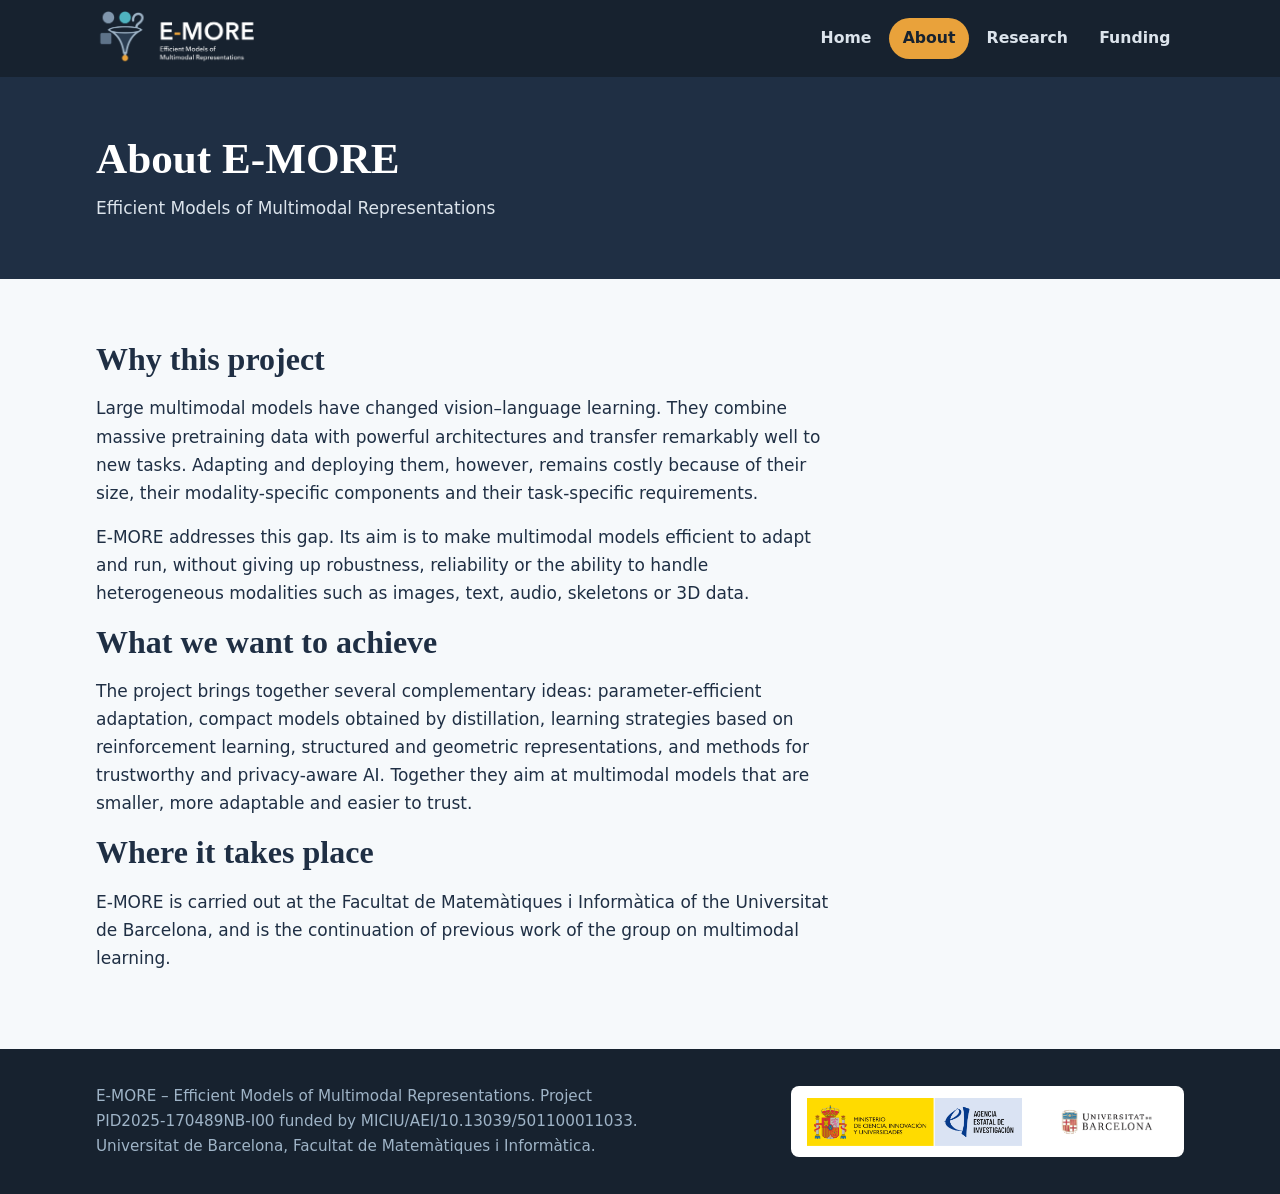
==== about.html @ 4b4e01a9 "First version of the website: home, about, research and funding pages Co-Authored-By: Claude Sonnet " ====
<!doctype html>
<html lang="en">
<head>
<meta charset="utf-8">
<meta name="viewport" content="width=device-width, initial-scale=1">
<title>About · E-MORE</title>
<meta name="description" content="Motivation, goals and setting of the E-MORE project on efficient multimodal representations.">
<meta property="og:title" content="About · E-MORE">
<meta property="og:description" content="Motivation, goals and setting of the E-MORE project on efficient multimodal representations.">
<meta property="og:type" content="website">
<meta property="og:image" content="https://emore-project.github.io/assets/og-image.png">
<meta name="theme-color" content="#17222F">
<link rel="icon" type="image/svg+xml" href="assets/icons/favicon.svg">
<link rel="icon" type="image/png" sizes="32x32" href="assets/icons/favicon-32.png">
<link rel="apple-touch-icon" href="assets/icons/apple-touch-icon.png">
<link rel="stylesheet" href="css/style.css">
</head>
<body>
<header class="site-header"><div class="wrap">
<a class="brand" href="index.html" aria-label="E-MORE home"><img src="assets/logos/emore-dark-800.png" alt="E-MORE – Efficient Models of Multimodal Representations" width="800" height="229"></a>
<nav class="nav" aria-label="Main"><a href="index.html">Home</a><a href="about.html" aria-current="page">About</a><a href="research.html">Research</a><a href="funding.html">Funding</a></nav>
</div></header>
<main>
<div class="page-head"><div class="wrap"><h1>About E-MORE</h1><p>Efficient Models of Multimodal Representations</p></div></div>
<section><div class="wrap">
<h2>Why this project</h2>
<p>Large multimodal models have changed vision–language learning. They combine massive pretraining data with powerful architectures and transfer remarkably well to new tasks. Adapting and deploying them, however, remains costly because of their size, their modality-specific components and their task-specific requirements.</p>
<p>E-MORE addresses this gap. Its aim is to make multimodal models efficient to adapt and run, without giving up robustness, reliability or the ability to handle heterogeneous modalities such as images, text, audio, skeletons or 3D data.</p>
<h2>What we want to achieve</h2>
<p>The project brings together several complementary ideas: parameter-efficient adaptation, compact models obtained by distillation, learning strategies based on reinforcement learning, structured and geometric representations, and methods for trustworthy and privacy-aware AI. Together they aim at multimodal models that are smaller, more adaptable and easier to trust.</p>
<h2>Where it takes place</h2>
<p>E-MORE is carried out at the Facultat de Matemàtiques i Informàtica of the Universitat de Barcelona, and is the continuation of previous work of the group on multimodal learning.</p>
</div></section>
</main>
<footer class="site-footer"><div class="wrap">
<p>E-MORE – Efficient Models of Multimodal Representations. Project PID2025-170489NB-I00 funded by MICIU/AEI/10.13039/501100011033. Universitat de Barcelona, Facultat de Matemàtiques i Informàtica.</p>
<div class="flogos"><img src="assets/logos/micin-aei.png" alt="Ministerio de Ciencia, Innovación y Universidades · Agencia Estatal de Investigación"><img src="assets/logos/ub.png" alt="Universitat de Barcelona"></div>
</div></footer>
</body>
</html>
---- css/style.css ----
:root{
  --ink:#1F2F44; --slate:#34495E; --mist:#9FB4C7; --aqua:#4FB3BF; --amber:#E9A23B;
  --paper:#DCE4EC; --night:#17222F; --sub:#4A5F78; --white:#fff;
  --serif:Cambria,"Iowan Old Style",Georgia,serif;
  --sans:Calibri,"Segoe UI",system-ui,-apple-system,Helvetica,Arial,sans-serif;
  --max:68rem;
}
*{box-sizing:border-box}
html{scroll-behavior:smooth}
body{margin:0;font:1.0625rem/1.65 var(--sans);color:var(--ink);background:#F6F9FB}
img{max-width:100%;height:auto;display:block}
a{color:var(--slate);text-underline-offset:.2em}
a:hover{color:var(--ink)}
:focus-visible{outline:3px solid var(--amber);outline-offset:3px}
.wrap{width:min(var(--max),100% - 2rem);margin-inline:auto}

/* header */
.site-header{background:var(--night);color:var(--white);position:sticky;top:0;z-index:10}
.site-header .wrap{display:flex;align-items:center;justify-content:space-between;gap:1rem;padding-block:.7rem;flex-wrap:wrap}
.brand img{height:3.4rem;width:auto}
.nav{display:flex;gap:.25rem;flex-wrap:wrap}
.nav a{color:var(--paper);text-decoration:none;padding:.45rem .85rem;border-radius:999px;font-weight:600;font-size:.98rem}
.nav a:hover{background:var(--slate);color:var(--white)}
.nav a[aria-current="page"]{background:var(--amber);color:var(--night)}

/* hero */
.hero{background:radial-gradient(120% 140% at 85% 0%,var(--slate) 0%,var(--ink) 45%,var(--night) 100%);color:var(--white);padding:clamp(3.5rem,9vw,7rem) 0}
.hero h1{font:700 clamp(2.2rem,5.5vw,3.8rem)/1.1 var(--serif);margin:0 0 1rem;max-width:20ch}
.hero p.lead{font-size:clamp(1.1rem,2vw,1.35rem);color:var(--paper);max-width:46rem;margin:0 0 1.75rem}
.eyebrow{font-weight:700;letter-spacing:.12em;text-transform:uppercase;font-size:.8rem;color:var(--amber);margin:0 0 .9rem}
.btn{display:inline-block;background:var(--amber);color:var(--night);font-weight:700;text-decoration:none;padding:.7rem 1.3rem;border-radius:.5rem}
.btn:hover{background:#f2b45a;color:var(--night)}
.btn.ghost{background:transparent;color:var(--white);border:2px solid var(--mist);margin-left:.5rem}
.btn.ghost:hover{background:var(--slate);color:var(--white)}

/* page title (inner pages) */
.page-head{background:var(--ink);color:var(--white);padding:clamp(2.2rem,5vw,3.6rem) 0}
.page-head h1{font:700 clamp(1.9rem,4vw,2.7rem)/1.15 var(--serif);margin:0}
.page-head p{color:var(--paper);margin:.6rem 0 0;max-width:44rem}

main section{padding:clamp(2.2rem,5vw,3.8rem) 0}
h2{font:700 clamp(1.5rem,3vw,2rem)/1.2 var(--serif);margin:0 0 1rem;color:var(--ink)}
h3{font:700 1.2rem/1.3 var(--serif);margin:0 0 .4rem;color:var(--ink)}
p{margin:0 0 1rem;max-width:46rem}

.grid{display:grid;gap:1.25rem;grid-template-columns:repeat(auto-fit,minmax(15rem,1fr))}
.card{background:var(--white);border:1px solid var(--paper);border-top:4px solid var(--aqua);border-radius:.6rem;padding:1.25rem 1.3rem}
.card:nth-child(even){border-top-color:var(--amber)}
.card p{margin:0;color:var(--sub);font-size:1rem}
.card a.more{display:inline-block;margin-top:.7rem;font-weight:700}
.band{background:var(--paper)}
.facts{display:grid;gap:1px;background:var(--mist);border:1px solid var(--mist);border-radius:.6rem;overflow:hidden;grid-template-columns:repeat(auto-fit,minmax(12rem,1fr))}
.facts div{background:var(--white);padding:1rem 1.2rem}
.facts dt{font-size:.78rem;font-weight:700;letter-spacing:.1em;text-transform:uppercase;color:var(--sub);margin:0}
.facts dd{margin:.25rem 0 0;font:700 1.15rem/1.3 var(--serif);color:var(--ink)}
.facts{margin:0}

.logos{display:flex;flex-wrap:wrap;gap:2rem;align-items:center;margin:1.5rem 0}
.logos img{height:3.6rem;width:auto}
.ack{background:var(--white);border-left:5px solid var(--amber);padding:1rem 1.3rem;border-radius:.3rem;font-size:1.05rem;max-width:46rem}
.note{color:var(--sub);font-size:.95rem}

/* footer */
.site-footer{background:var(--night);color:var(--mist);padding:2.2rem 0;font-size:.95rem}
.site-footer .wrap{display:flex;flex-wrap:wrap;gap:1.5rem;align-items:center;justify-content:space-between}
.site-footer p{margin:0;max-width:34rem}
.site-footer img{height:3rem;width:auto}
.site-footer .flogos{display:flex;gap:1.5rem;align-items:center;flex-wrap:wrap;background:var(--white);padding:.7rem 1rem;border-radius:.5rem}

@media (max-width:40rem){.btn.ghost{margin:.6rem 0 0}}
@media (prefers-reduced-motion:reduce){html{scroll-behavior:auto}}
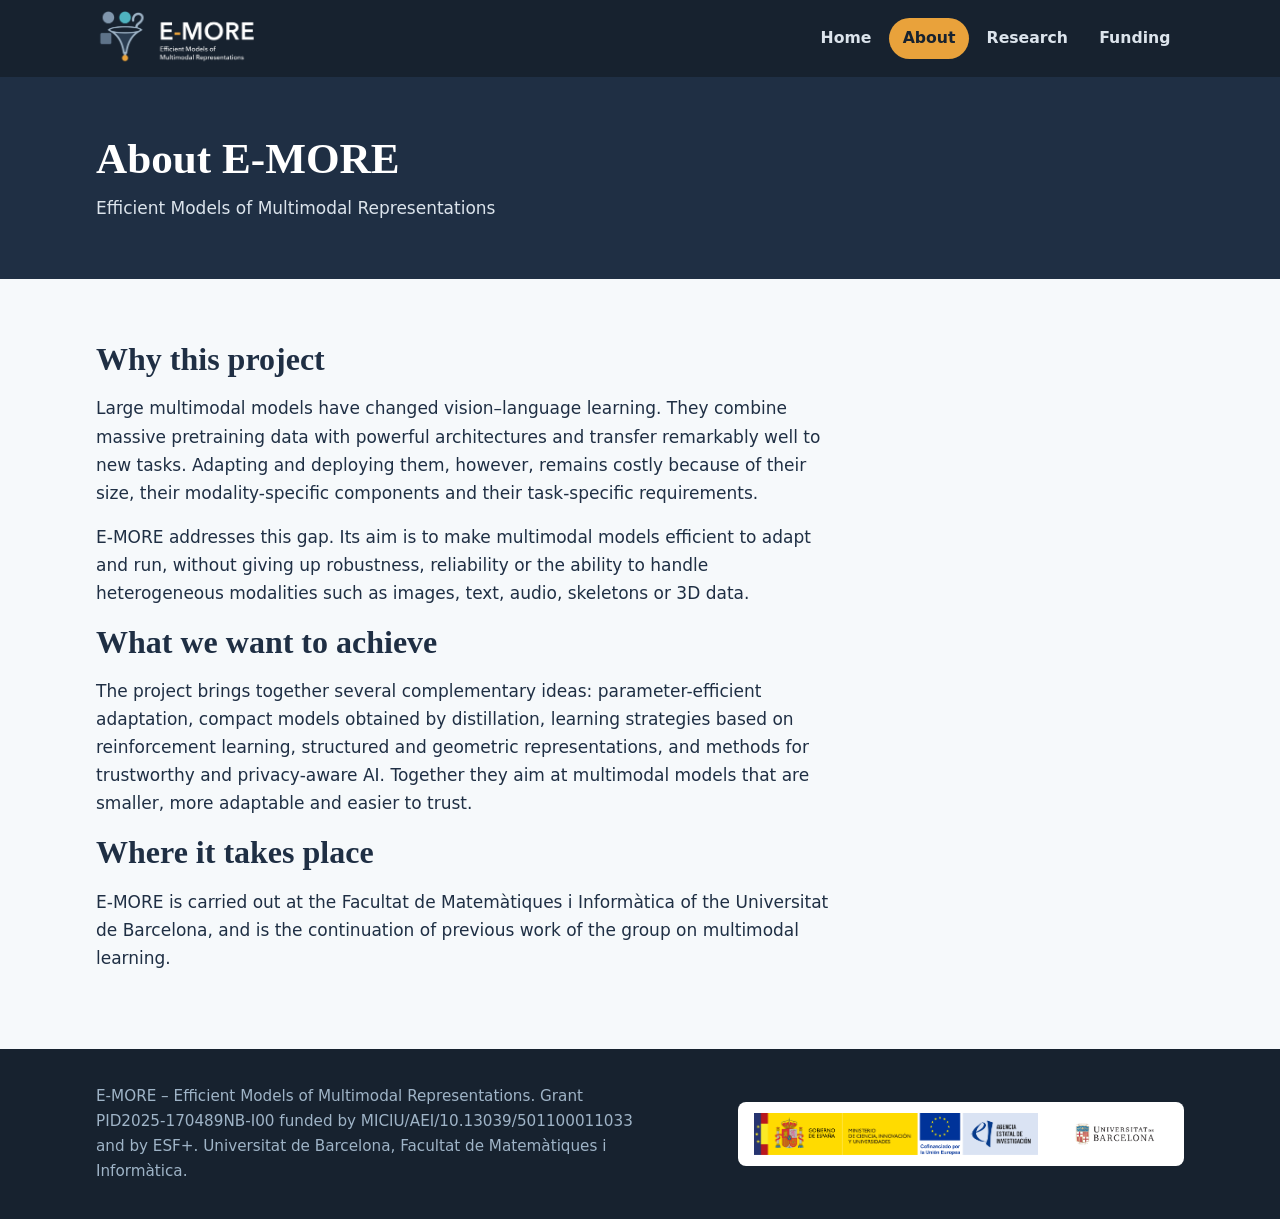
==== commit 52b9e0ab: "Use long funding logos (with EU/ESF+) and acknowledgement text Co-Authored-By: Claude Sonnet 5.5 <no" ====
--- a/about.html
+++ b/about.html
@@ -33,8 +33,8 @@
 </div></section>
 </main>
 <footer class="site-footer"><div class="wrap">
-<p>E-MORE – Efficient Models of Multimodal Representations. Project PID2025-170489NB-I00 funded by MICIU/AEI/10.13039/501100011033. Universitat de Barcelona, Facultat de Matemàtiques i Informàtica.</p>
-<div class="flogos"><img src="assets/logos/micin-aei.png" alt="Ministerio de Ciencia, Innovación y Universidades · Agencia Estatal de Investigación"><img src="assets/logos/ub.png" alt="Universitat de Barcelona"></div>
+<p>E-MORE – Efficient Models of Multimodal Representations. Grant PID2025-170489NB-I00 funded by MICIU/AEI/10.13039/501100011033 and by ESF+. Universitat de Barcelona, Facultat de Matemàtiques i Informàtica.</p>
+<div class="flogos"><img src="assets/logos/micin-ue-aei.png" alt="Ministerio de Ciencia, Innovación y Universidades · Cofinanciado por la Unión Europea · Agencia Estatal de Investigación"><img src="assets/logos/ub.png" alt="Universitat de Barcelona"></div>
 </div></footer>
 </body>
 </html>
--- a/css/style.css
+++ b/css/style.css
@@ -64,7 +64,7 @@
 .site-footer{background:var(--night);color:var(--mist);padding:2.2rem 0;font-size:.95rem}
 .site-footer .wrap{display:flex;flex-wrap:wrap;gap:1.5rem;align-items:center;justify-content:space-between}
 .site-footer p{margin:0;max-width:34rem}
-.site-footer img{height:3rem;width:auto}
+.site-footer img{height:2.6rem;width:auto}
 .site-footer .flogos{display:flex;gap:1.5rem;align-items:center;flex-wrap:wrap;background:var(--white);padding:.7rem 1rem;border-radius:.5rem}
 
 @media (max-width:40rem){.btn.ghost{margin:.6rem 0 0}}
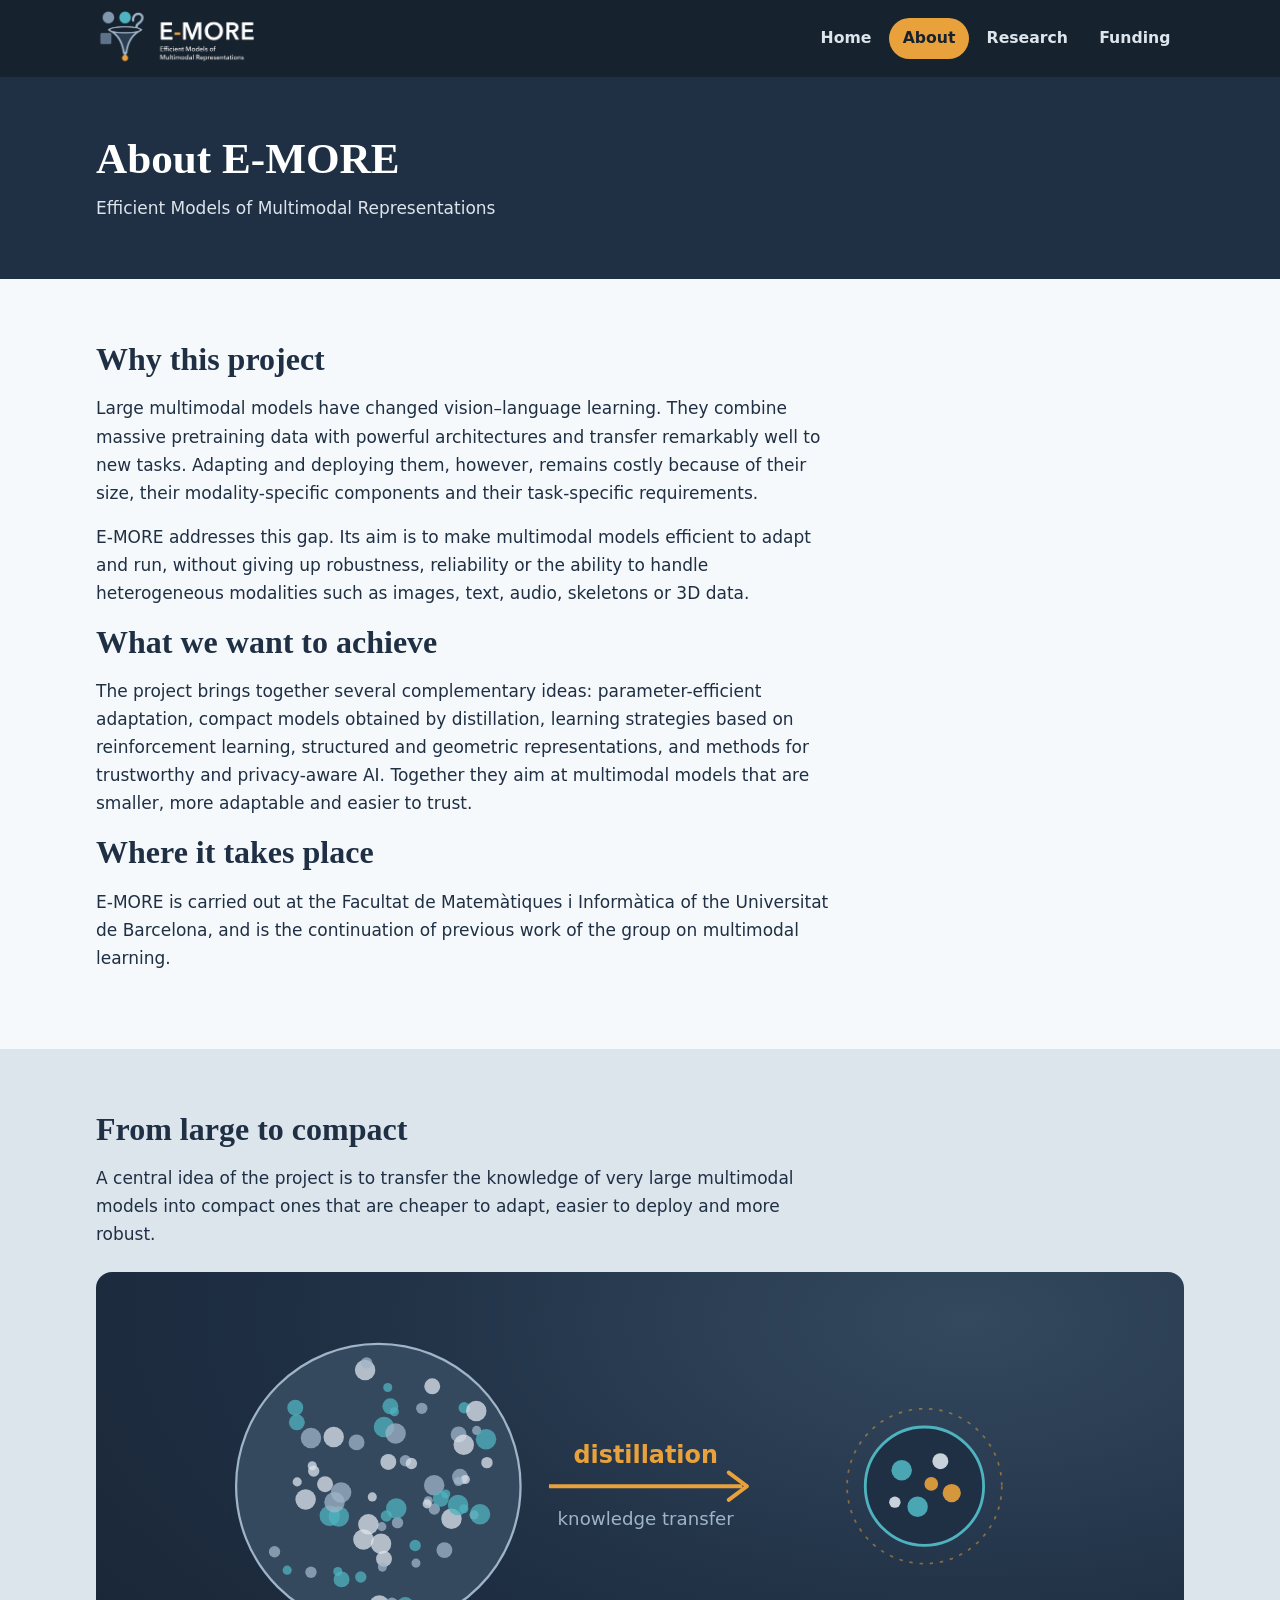
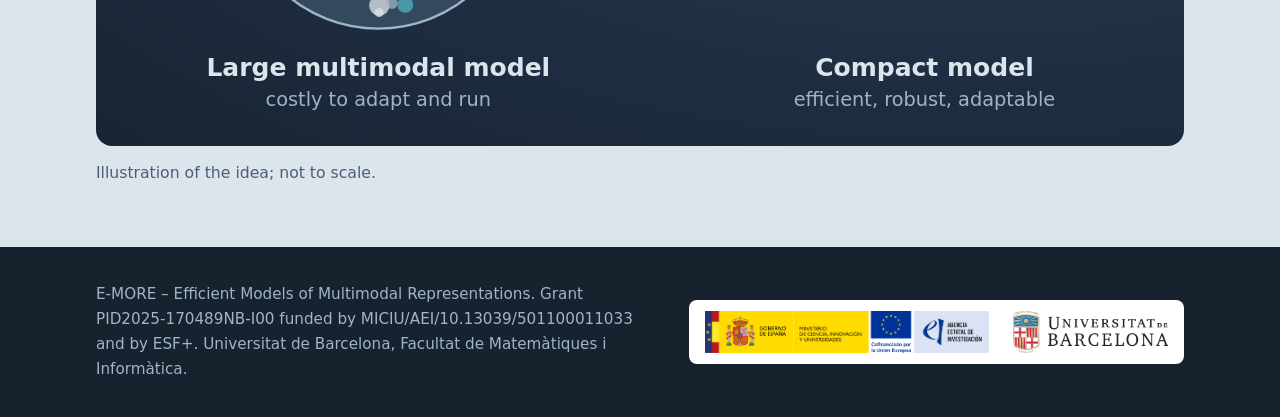
==== commit 0d8e1fe8: "Add visuals: hero art, pillars with icons, modality-convergence, distillation and research-lines inf" ====
--- a/about.html
+++ b/about.html
@@ -31,6 +31,12 @@
 <h2>Where it takes place</h2>
 <p>E-MORE is carried out at the Facultat de Matemàtiques i Informàtica of the Universitat de Barcelona, and is the continuation of previous work of the group on multimodal learning.</p>
 </div></section>
+<section class="band"><div class="wrap">
+<h2>From large to compact</h2>
+<p>A central idea of the project is to transfer the knowledge of very large multimodal models into compact ones that are cheaper to adapt, easier to deploy and more robust.</p>
+<div class="panel-wrap panel"><img src="assets/img/distill.svg" alt="A large multimodal model is distilled into a compact model that keeps most of its knowledge" width="900" height="360"></div>
+<p class="caption">Illustration of the idea; not to scale.</p>
+</div></section>
 </main>
 <footer class="site-footer"><div class="wrap">
 <p>E-MORE – Efficient Models of Multimodal Representations. Grant PID2025-170489NB-I00 funded by MICIU/AEI/10.13039/501100011033 and by ESF+. Universitat de Barcelona, Facultat de Matemàtiques i Informàtica.</p>
--- a/css/style.css
+++ b/css/style.css
@@ -69,3 +69,19 @@
 
 @media (max-width:40rem){.btn.ghost{margin:.6rem 0 0}}
 @media (prefers-reduced-motion:reduce){html{scroll-behavior:auto}}
+
+/* visuals */
+.hero{background:linear-gradient(90deg,rgba(23,34,47,.96) 0%,rgba(23,34,47,.78) 42%,rgba(23,34,47,.1) 100%),url(../assets/img/hero-art.jpg) right center/cover no-repeat,var(--night)}
+.panel{background:radial-gradient(120% 140% at 80% 10%,var(--slate) 0%,var(--ink) 50%,var(--night) 100%);border-radius:1rem;padding:clamp(1rem,3vw,2rem);overflow-x:auto}
+.panel img{width:100%;min-width:34rem;height:auto}
+.panel-wrap{margin-top:1.5rem}
+.caption{color:var(--sub);font-size:.98rem;margin:.9rem 0 0;max-width:46rem}
+.icon{width:3rem;height:3rem;border-radius:.8rem;display:grid;place-items:center;background:var(--ink);color:var(--aqua);margin-bottom:.8rem}
+.icon svg{width:1.7rem;height:1.7rem;fill:none;stroke:currentColor;stroke-width:1.8;stroke-linecap:round;stroke-linejoin:round}
+.card:nth-child(even) .icon{color:var(--amber)}
+.pillars{display:grid;gap:1rem;grid-template-columns:repeat(auto-fit,minmax(12rem,1fr))}
+.pillar{text-align:left}
+.pillar h3{margin-bottom:.25rem}
+.pillar p{margin:0;color:var(--sub);font-size:.98rem}
+.split{display:grid;gap:2rem;grid-template-columns:repeat(auto-fit,minmax(18rem,1fr));align-items:center}
+@media (max-width:40rem){.hero{background:linear-gradient(180deg,rgba(23,34,47,.9),rgba(23,34,47,.7)),url(../assets/img/hero-art.jpg) 75% center/cover no-repeat,var(--night)}}
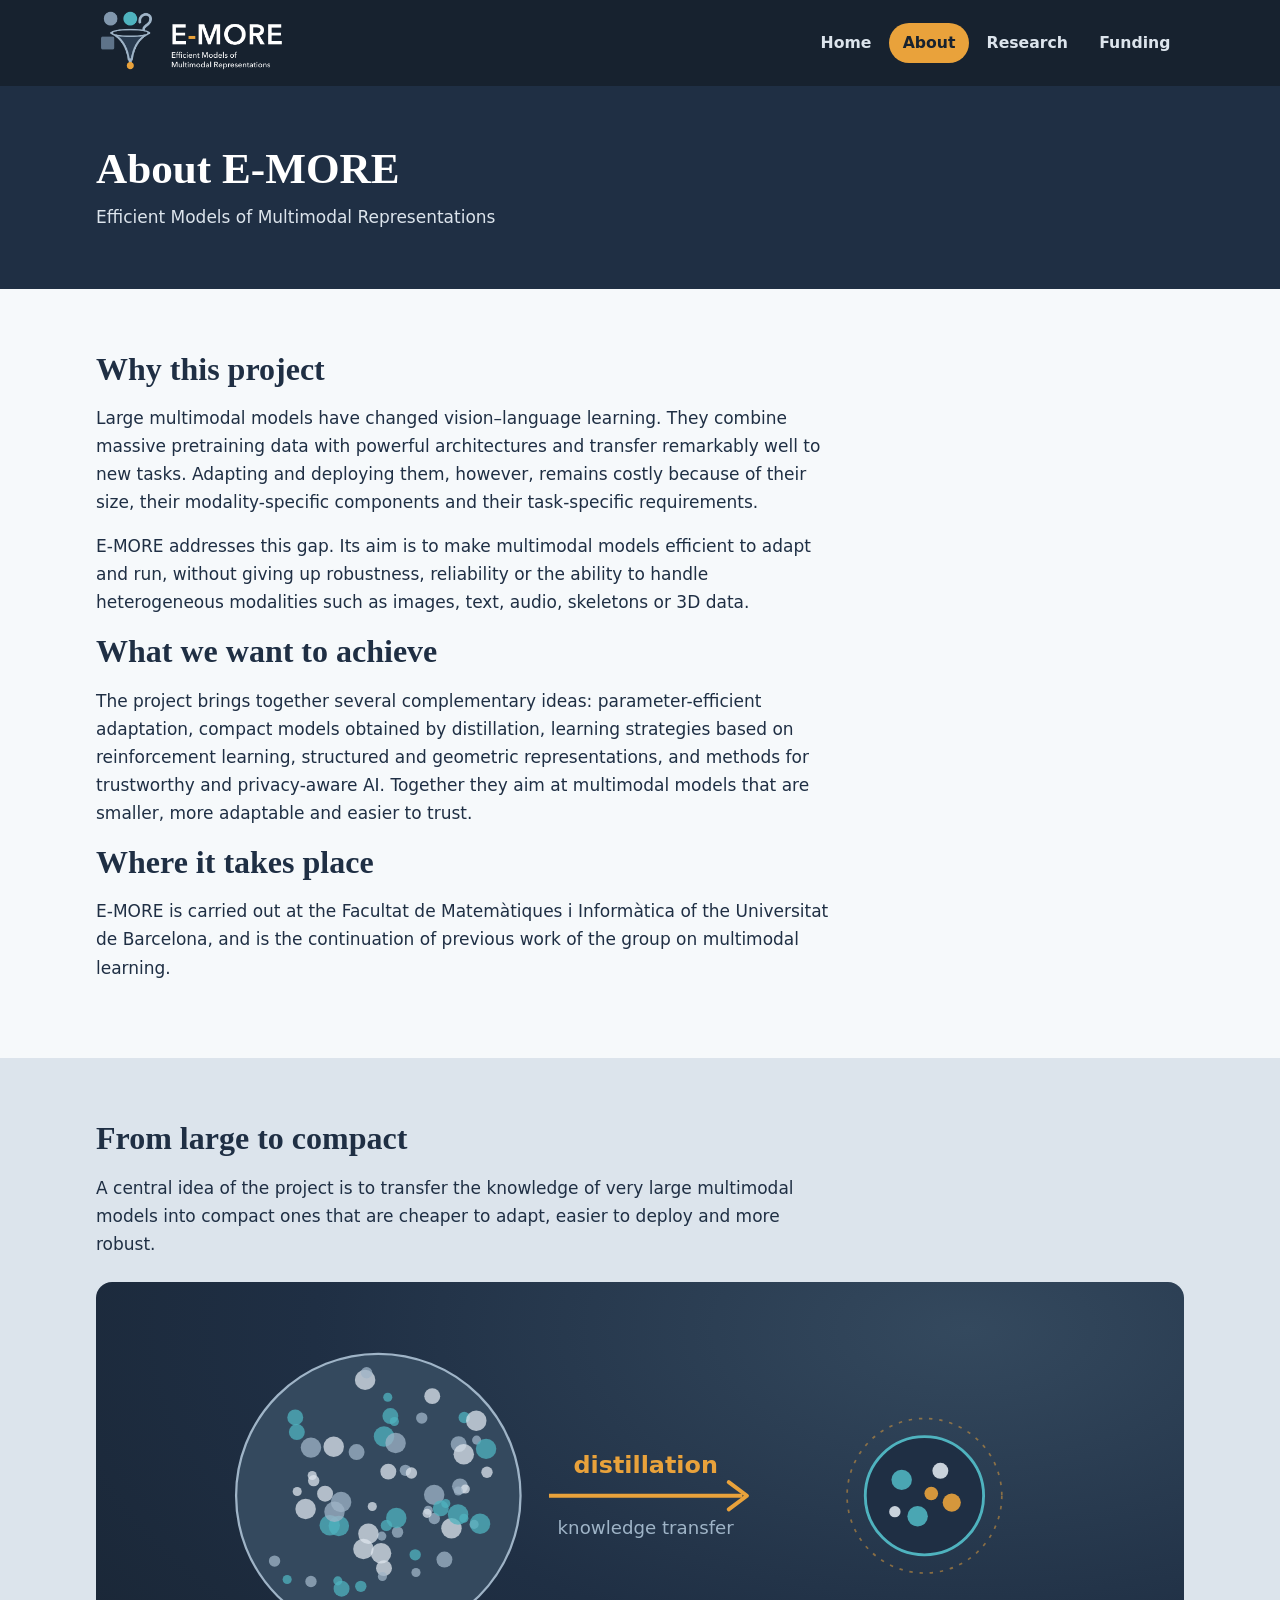
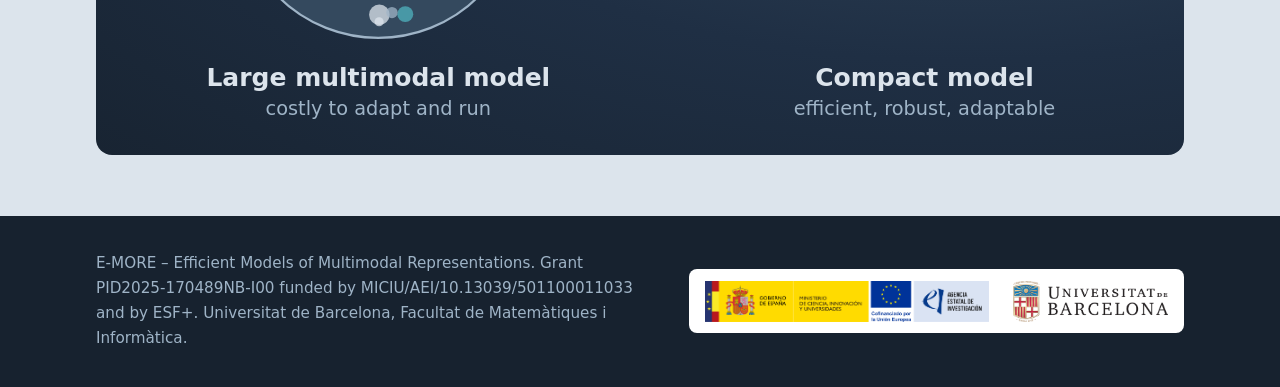
==== commit dae80e15: "Remove redundant caption under distillation graphic Co-Authored-By: Claude Sonnet 5.5 <noreply@anthr" ====
--- a/about.html
+++ b/about.html
@@ -35,7 +35,6 @@
 <h2>From large to compact</h2>
 <p>A central idea of the project is to transfer the knowledge of very large multimodal models into compact ones that are cheaper to adapt, easier to deploy and more robust.</p>
 <div class="panel-wrap panel"><img src="assets/img/distill.svg" alt="A large multimodal model is distilled into a compact model that keeps most of its knowledge" width="900" height="360"></div>
-<p class="caption">Illustration of the idea; not to scale.</p>
 </div></section>
 </main>
 <footer class="site-footer"><div class="wrap">
--- a/css/style.css
+++ b/css/style.css
@@ -17,7 +17,7 @@
 /* header */
 .site-header{background:var(--night);color:var(--white);position:sticky;top:0;z-index:10}
 .site-header .wrap{display:flex;align-items:center;justify-content:space-between;gap:1rem;padding-block:.7rem;flex-wrap:wrap}
-.brand img{height:3.4rem;width:auto}
+.brand img{height:4rem;width:auto}
 .nav{display:flex;gap:.25rem;flex-wrap:wrap}
 .nav a{color:var(--paper);text-decoration:none;padding:.45rem .85rem;border-radius:999px;font-weight:600;font-size:.98rem}
 .nav a:hover{background:var(--slate);color:var(--white)}
@@ -25,7 +25,7 @@
 
 /* hero */
 .hero{background:radial-gradient(120% 140% at 85% 0%,var(--slate) 0%,var(--ink) 45%,var(--night) 100%);color:var(--white);padding:clamp(3.5rem,9vw,7rem) 0}
-.hero h1{font:700 clamp(2.2rem,5.5vw,3.8rem)/1.1 var(--serif);margin:0 0 1rem;max-width:20ch}
+.hero h1{font:700 clamp(2.2rem,4.6vw,3.4rem)/1.1 var(--serif);margin:0 0 1rem;max-width:20ch}
 .hero p.lead{font-size:clamp(1.1rem,2vw,1.35rem);color:var(--paper);max-width:46rem;margin:0 0 1.75rem}
 .eyebrow{font-weight:700;letter-spacing:.12em;text-transform:uppercase;font-size:.8rem;color:var(--amber);margin:0 0 .9rem}
 .btn{display:inline-block;background:var(--amber);color:var(--night);font-weight:700;text-decoration:none;padding:.7rem 1.3rem;border-radius:.5rem}
@@ -71,7 +71,6 @@
 @media (prefers-reduced-motion:reduce){html{scroll-behavior:auto}}
 
 /* visuals */
-.hero{background:linear-gradient(90deg,rgba(23,34,47,.96) 0%,rgba(23,34,47,.78) 42%,rgba(23,34,47,.1) 100%),url(../assets/img/hero-art.jpg) right center/cover no-repeat,var(--night)}
 .panel{background:radial-gradient(120% 140% at 80% 10%,var(--slate) 0%,var(--ink) 50%,var(--night) 100%);border-radius:1rem;padding:clamp(1rem,3vw,2rem);overflow-x:auto}
 .panel img{width:100%;min-width:34rem;height:auto}
 .panel-wrap{margin-top:1.5rem}
@@ -84,4 +83,8 @@
 .pillar h3{margin-bottom:.25rem}
 .pillar p{margin:0;color:var(--sub);font-size:.98rem}
 .split{display:grid;gap:2rem;grid-template-columns:repeat(auto-fit,minmax(18rem,1fr));align-items:center}
-@media (max-width:40rem){.hero{background:linear-gradient(180deg,rgba(23,34,47,.9),rgba(23,34,47,.7)),url(../assets/img/hero-art.jpg) 75% center/cover no-repeat,var(--night)}}
+
+.hero{padding:clamp(2.5rem,6vw,5rem) 0}
+.hero-grid{display:grid;gap:1.5rem;grid-template-columns:1fr;align-items:center}
+.hero-visual img{width:100%;height:auto;max-width:34rem;margin-inline:auto}
+@media (min-width:48.01rem){.hero-grid{grid-template-columns:minmax(0,.78fr) minmax(0,1.22fr)}.hero-visual img{max-width:none}}
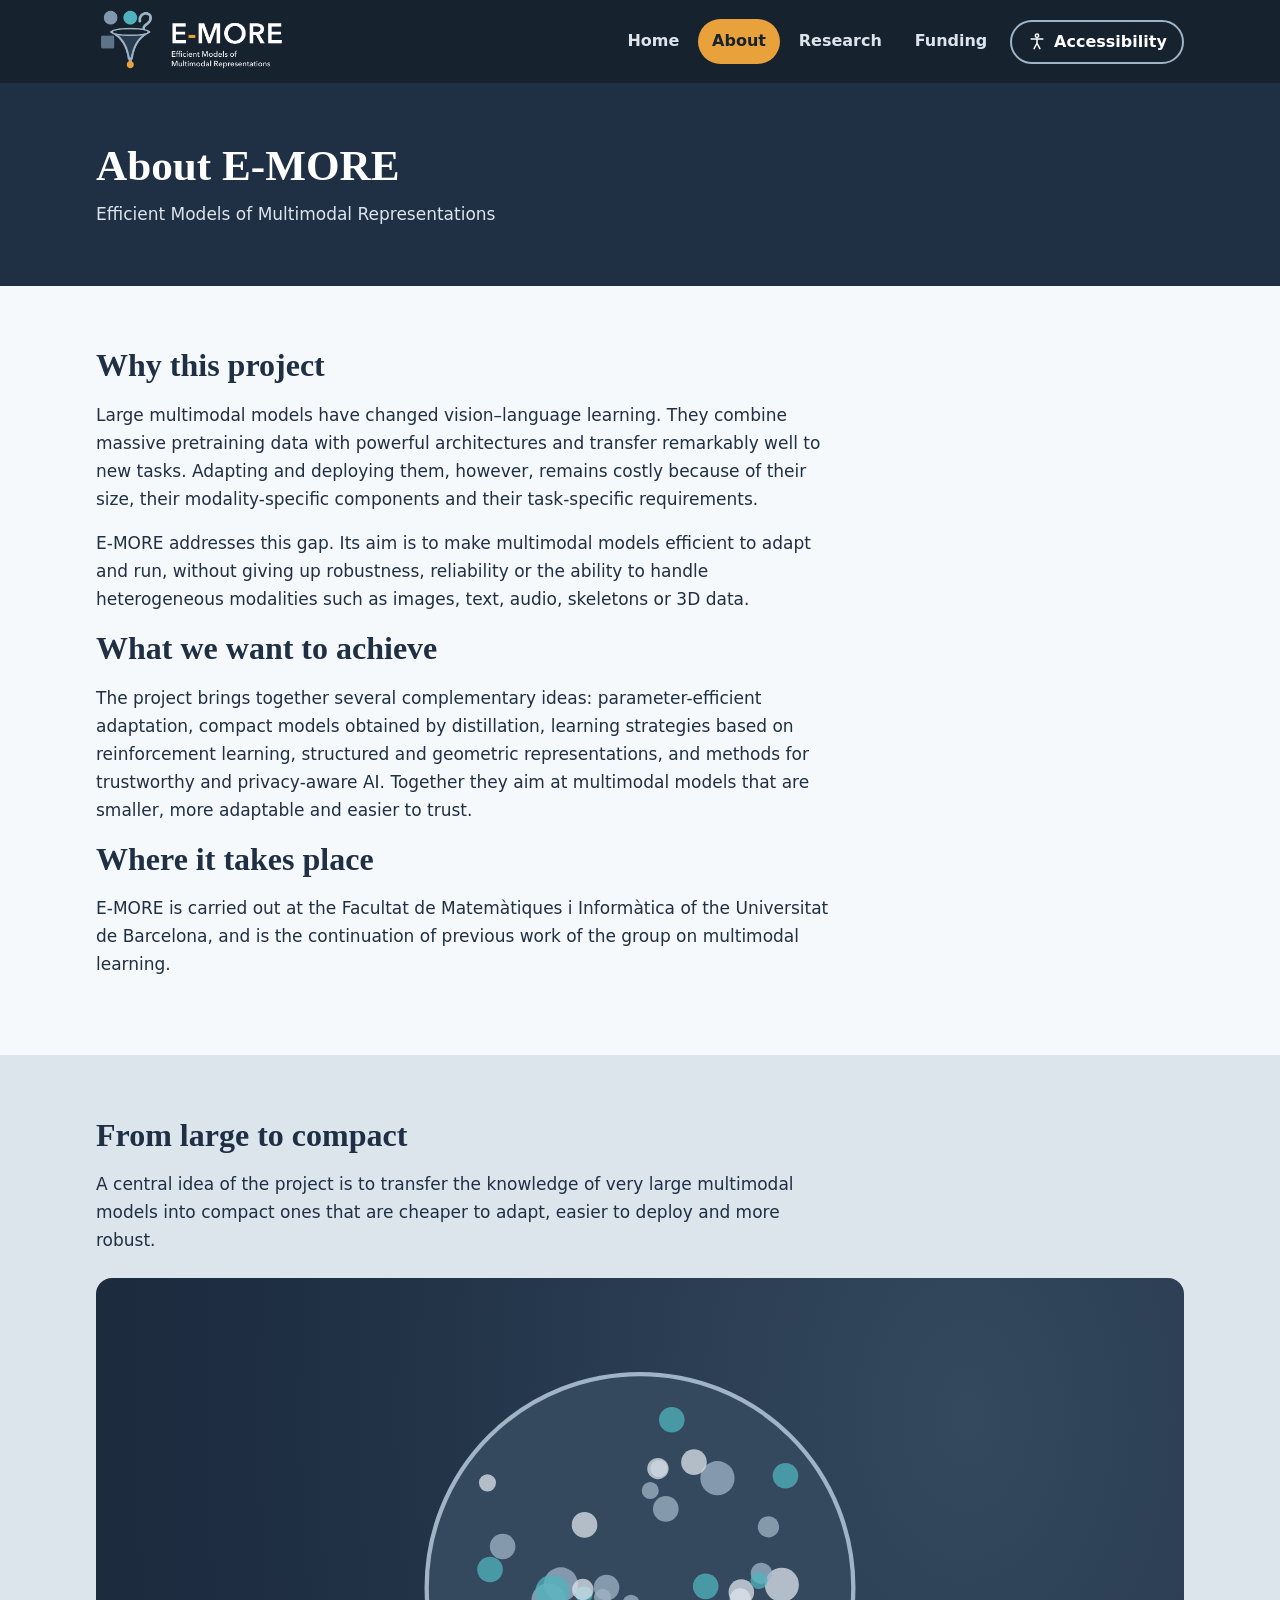
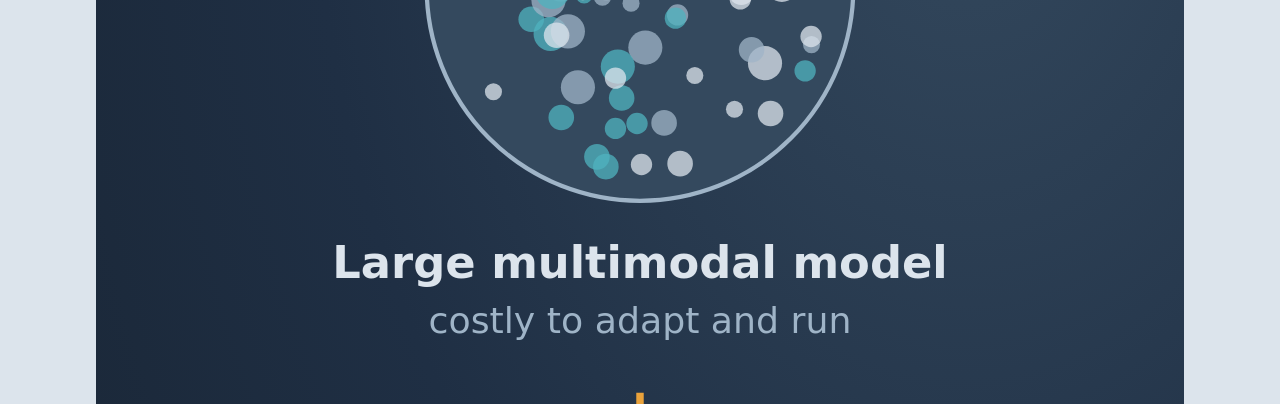
==== commit ef6e2e32: "Accessibility: skip link, display options (high contrast, text size, spacing, underline), focus, ARI" ====
--- a/about.html
+++ b/about.html
@@ -14,13 +14,28 @@
 <link rel="icon" type="image/png" sizes="32x32" href="assets/icons/favicon-32.png">
 <link rel="apple-touch-icon" href="assets/icons/apple-touch-icon.png">
 <link rel="stylesheet" href="css/style.css">
+<script src="assets/js/a11y.js"></script>
 </head>
 <body>
+<a class="skip" href="#main">Skip to main content</a>
 <header class="site-header"><div class="wrap">
-<a class="brand" href="index.html" aria-label="E-MORE home"><img src="assets/logos/emore-dark-800.png" alt="E-MORE – Efficient Models of Multimodal Representations" width="800" height="229"></a>
+<a class="brand" href="index.html"><img src="assets/logos/emore-dark-800.png" alt="E-MORE – Efficient Models of Multimodal Representations, home" width="800" height="229"></a>
+<div class="head-right">
 <nav class="nav" aria-label="Main"><a href="index.html">Home</a><a href="about.html" aria-current="page">About</a><a href="research.html">Research</a><a href="funding.html">Funding</a></nav>
+<div class="a11y">
+<button type="button" id="a11y-btn" class="a11y-btn" aria-expanded="false" aria-controls="a11y-panel"><svg viewBox="0 0 24 24" aria-hidden="true" focusable="false"><circle cx="12" cy="4.5" r="2"/><path d="M5 8.5h14M12 8.5v5M12 13.5l-3.5 6.5M12 13.5l3.5 6.5"/></svg><span>Accessibility</span></button>
+<div id="a11y-panel" class="a11y-panel" role="group" aria-labelledby="a11y-title" hidden>
+<p id="a11y-title" class="a11y-title">Display options</p>
+<label><input type="checkbox" data-opt="contrast"> High contrast</label>
+<label><input type="checkbox" data-opt="text"> Larger text</label>
+<label><input type="checkbox" data-opt="spacing"> Wider text spacing</label>
+<label><input type="checkbox" data-opt="links"> Underline all links</label>
+<div class="a11y-actions"><button type="button" id="a11y-reset" class="a11y-reset">Reset</button><a href="accessibility.html">Accessibility statement</a></div>
+</div>
+</div>
+</div>
 </div></header>
-<main>
+<main id="main" tabindex="-1">
 <div class="page-head"><div class="wrap"><h1>About E-MORE</h1><p>Efficient Models of Multimodal Representations</p></div></div>
 <section><div class="wrap">
 <h2>Why this project</h2>
@@ -34,12 +49,13 @@
 <section class="band"><div class="wrap">
 <h2>From large to compact</h2>
 <p>A central idea of the project is to transfer the knowledge of very large multimodal models into compact ones that are cheaper to adapt, easier to deploy and more robust.</p>
-<div class="panel-wrap panel"><img src="assets/img/distill.svg" alt="A large multimodal model is distilled into a compact model that keeps most of its knowledge" width="900" height="360"></div>
+<div class="panel-wrap panel"><picture><source media="(max-width:40rem)" srcset="assets/img/distill-mobile.svg"><img src="assets/img/distill.svg" alt="Diagram: a large multimodal model, costly to adapt and run, is distilled into a compact model that is efficient, robust and adaptable." width="900" height="360"></picture></div>
 </div></section>
 </main>
 <footer class="site-footer"><div class="wrap">
 <p>E-MORE – Efficient Models of Multimodal Representations. Grant PID2025-170489NB-I00 funded by MICIU/AEI/10.13039/501100011033 and by ESF+. Universitat de Barcelona, Facultat de Matemàtiques i Informàtica.</p>
-<div class="flogos"><img src="assets/logos/micin-ue-aei.png" alt="Ministerio de Ciencia, Innovación y Universidades · Cofinanciado por la Unión Europea · Agencia Estatal de Investigación"><img src="assets/logos/ub.png" alt="Universitat de Barcelona"></div>
+<div class="flogos"><img src="assets/logos/micin-ue-aei.png" alt="" width="2521" height="369"><img src="assets/logos/ub.png" alt="" width="1734" height="465"></div>
+<nav class="foot-nav" aria-label="Footer"><ul><li><a href="accessibility.html">Accessibility statement</a></li><li><a href="https://github.com/emore-project/emore-project.github.io">Website source on GitHub</a></li></ul></nav>
 </div></footer>
 </body>
 </html>
--- a/css/style.css
+++ b/css/style.css
@@ -1,90 +1,138 @@
+/* E-MORE website — theme "Slate & Amber". Tokens first; high-contrast and user options override tokens. */
 :root{
   --ink:#1F2F44; --slate:#34495E; --mist:#9FB4C7; --aqua:#4FB3BF; --amber:#E9A23B;
-  --paper:#DCE4EC; --night:#17222F; --sub:#4A5F78; --white:#fff;
+  --paper:#DCE4EC; --night:#17222F; --white:#fff;
+  --bg:#F6F9FB; --surface:#fff; --text:#1F2F44; --muted:#4A5F78; --line:#DCE4EC; --link:#34495E; --band:#DCE4EC;
+  --focus:#1F2F44; --focus-dark:#E9A23B;
   --serif:Cambria,"Iowan Old Style",Georgia,serif;
   --sans:Calibri,"Segoe UI",system-ui,-apple-system,Helvetica,Arial,sans-serif;
   --max:68rem;
 }
 *{box-sizing:border-box}
-html{scroll-behavior:smooth}
-body{margin:0;font:1.0625rem/1.65 var(--sans);color:var(--ink);background:#F6F9FB}
+html{scroll-behavior:smooth;scroll-padding-top:6rem;-webkit-text-size-adjust:100%}
+body{margin:0;font:1.0625rem/1.65 var(--sans);color:var(--text);background:var(--bg)}
 img{max-width:100%;height:auto;display:block}
-a{color:var(--slate);text-underline-offset:.2em}
-a:hover{color:var(--ink)}
-:focus-visible{outline:3px solid var(--amber);outline-offset:3px}
+a{color:var(--link);text-underline-offset:.2em}
+a:hover{color:var(--text)}
+:focus-visible{outline:3px solid var(--focus);outline-offset:3px;border-radius:2px}
+.site-header :focus-visible,.hero :focus-visible,.page-head :focus-visible,.site-footer :focus-visible,.panel :focus-visible{outline-color:var(--focus-dark)}
 .wrap{width:min(var(--max),100% - 2rem);margin-inline:auto}
+.sr-only{position:absolute;width:1px;height:1px;margin:-1px;padding:0;overflow:hidden;clip:rect(0,0,0,0);white-space:nowrap;border:0}
+.skip{position:absolute;left:1rem;top:-4rem;z-index:100;background:var(--amber);color:var(--night);font-weight:700;padding:.7rem 1.1rem;border-radius:.4rem;text-decoration:none}
+.skip:focus{top:1rem}
 
 /* header */
 .site-header{background:var(--night);color:var(--white);position:sticky;top:0;z-index:10}
-.site-header .wrap{display:flex;align-items:center;justify-content:space-between;gap:1rem;padding-block:.7rem;flex-wrap:wrap}
+.site-header .wrap{display:flex;align-items:center;justify-content:space-between;gap:.75rem 1rem;padding-block:.6rem;flex-wrap:wrap}
 .brand img{height:4rem;width:auto}
+.head-right{display:flex;align-items:center;gap:.5rem;flex-wrap:wrap}
 .nav{display:flex;gap:.25rem;flex-wrap:wrap}
-.nav a{color:var(--paper);text-decoration:none;padding:.45rem .85rem;border-radius:999px;font-weight:600;font-size:.98rem}
+.nav a{color:var(--paper);text-decoration:none;padding:.6rem .9rem;min-height:2.75rem;display:inline-flex;align-items:center;border-radius:999px;font-weight:600;font-size:1rem}
 .nav a:hover{background:var(--slate);color:var(--white)}
 .nav a[aria-current="page"]{background:var(--amber);color:var(--night)}
+.a11y{position:relative}
+.a11y-btn{display:inline-flex;align-items:center;gap:.45rem;min-height:2.75rem;padding:.55rem .95rem;border-radius:999px;border:2px solid var(--mist);background:transparent;color:var(--white);font:600 1rem var(--sans);cursor:pointer}
+.a11y-btn:hover,.a11y-btn[aria-expanded="true"]{background:var(--slate)}
+.a11y-btn svg{width:1.25rem;height:1.25rem;fill:none;stroke:currentColor;stroke-width:1.8;stroke-linecap:round;stroke-linejoin:round}
+.a11y-panel{position:absolute;right:0;top:calc(100% + .6rem);width:min(22rem,calc(100vw - 2rem));background:var(--surface);color:var(--text);border:2px solid var(--ink);border-radius:.8rem;padding:1.1rem 1.2rem;box-shadow:0 10px 30px rgba(0,0,0,.35);z-index:30}
+.a11y-panel[hidden]{display:none}
+.a11y-title{font:700 1.15rem var(--serif);margin:0 0 .6rem}
+.a11y-panel label{display:flex;align-items:center;gap:.7rem;min-height:2.75rem;font-size:1rem;cursor:pointer}
+.a11y-panel input[type=checkbox]{width:1.35rem;height:1.35rem;accent-color:var(--ink);flex:none}
+.a11y-actions{display:flex;flex-wrap:wrap;gap:.5rem 1.2rem;align-items:center;margin-top:.6rem}
+.a11y-reset{min-height:2.75rem;padding:.5rem 1rem;border-radius:.5rem;border:2px solid var(--ink);background:transparent;color:var(--text);font:600 1rem var(--sans);cursor:pointer}
+.a11y-reset:hover{background:var(--line)}
 
 /* hero */
-.hero{background:radial-gradient(120% 140% at 85% 0%,var(--slate) 0%,var(--ink) 45%,var(--night) 100%);color:var(--white);padding:clamp(3.5rem,9vw,7rem) 0}
+.hero{background:radial-gradient(120% 140% at 85% 0%,var(--slate) 0%,var(--ink) 45%,var(--night) 100%);color:var(--white);padding:clamp(2.5rem,6vw,5rem) 0}
+.hero-grid{display:grid;gap:1.5rem;grid-template-columns:1fr;align-items:center}
 .hero h1{font:700 clamp(2.2rem,4.6vw,3.4rem)/1.1 var(--serif);margin:0 0 1rem;max-width:20ch}
 .hero p.lead{font-size:clamp(1.1rem,2vw,1.35rem);color:var(--paper);max-width:46rem;margin:0 0 1.75rem}
-.eyebrow{font-weight:700;letter-spacing:.12em;text-transform:uppercase;font-size:.8rem;color:var(--amber);margin:0 0 .9rem}
-.btn{display:inline-block;background:var(--amber);color:var(--night);font-weight:700;text-decoration:none;padding:.7rem 1.3rem;border-radius:.5rem}
+.hero-visual img{width:100%;height:auto;max-width:34rem;margin-inline:auto}
+@media (min-width:48.01rem){.hero-grid{grid-template-columns:minmax(0,.78fr) minmax(0,1.22fr)}.hero-visual img{max-width:none}}
+.eyebrow{font-weight:700;letter-spacing:.12em;text-transform:uppercase;font-size:.85rem;color:var(--amber);margin:0 0 .9rem}
+.btn{display:inline-flex;align-items:center;min-height:2.75rem;background:var(--amber);color:var(--night);font-weight:700;text-decoration:none;padding:.65rem 1.3rem;border-radius:.5rem}
 .btn:hover{background:#f2b45a;color:var(--night)}
 .btn.ghost{background:transparent;color:var(--white);border:2px solid var(--mist);margin-left:.5rem}
 .btn.ghost:hover{background:var(--slate);color:var(--white)}
+@media (max-width:40rem){.btn.ghost{margin:.6rem 0 0}}
 
-/* page title (inner pages) */
 .page-head{background:var(--ink);color:var(--white);padding:clamp(2.2rem,5vw,3.6rem) 0}
 .page-head h1{font:700 clamp(1.9rem,4vw,2.7rem)/1.15 var(--serif);margin:0}
 .page-head p{color:var(--paper);margin:.6rem 0 0;max-width:44rem}
 
 main section{padding:clamp(2.2rem,5vw,3.8rem) 0}
-h2{font:700 clamp(1.5rem,3vw,2rem)/1.2 var(--serif);margin:0 0 1rem;color:var(--ink)}
-h3{font:700 1.2rem/1.3 var(--serif);margin:0 0 .4rem;color:var(--ink)}
+main:focus{outline:none}
+h2{font:700 clamp(1.5rem,3vw,2rem)/1.2 var(--serif);margin:0 0 1rem}
+h3{font:700 1.2rem/1.3 var(--serif);margin:0 0 .4rem}
 p{margin:0 0 1rem;max-width:46rem}
+ul.plain{margin:0 0 1rem;padding-left:1.2rem;max-width:46rem}
+ul.plain li{margin-bottom:.4rem}
 
 .grid{display:grid;gap:1.25rem;grid-template-columns:repeat(auto-fit,minmax(15rem,1fr))}
-.card{background:var(--white);border:1px solid var(--paper);border-top:4px solid var(--aqua);border-radius:.6rem;padding:1.25rem 1.3rem}
+.card{background:var(--surface);border:1px solid var(--line);border-top:4px solid var(--aqua);border-radius:.6rem;padding:1.25rem 1.3rem}
 .card:nth-child(even){border-top-color:var(--amber)}
-.card p{margin:0;color:var(--sub);font-size:1rem}
-.card a.more{display:inline-block;margin-top:.7rem;font-weight:700}
-.band{background:var(--paper)}
-.facts{display:grid;gap:1px;background:var(--mist);border:1px solid var(--mist);border-radius:.6rem;overflow:hidden;grid-template-columns:repeat(auto-fit,minmax(12rem,1fr))}
-.facts div{background:var(--white);padding:1rem 1.2rem}
-.facts dt{font-size:.78rem;font-weight:700;letter-spacing:.1em;text-transform:uppercase;color:var(--sub);margin:0}
-.facts dd{margin:.25rem 0 0;font:700 1.15rem/1.3 var(--serif);color:var(--ink)}
-.facts{margin:0}
-
-.logos{display:flex;flex-wrap:wrap;gap:2rem;align-items:center;margin:1.5rem 0}
-.logos img{height:3.6rem;width:auto}
-.ack{background:var(--white);border-left:5px solid var(--amber);padding:1rem 1.3rem;border-radius:.3rem;font-size:1.05rem;max-width:46rem}
-.note{color:var(--sub);font-size:.95rem}
-
-/* footer */
-.site-footer{background:var(--night);color:var(--mist);padding:2.2rem 0;font-size:.95rem}
-.site-footer .wrap{display:flex;flex-wrap:wrap;gap:1.5rem;align-items:center;justify-content:space-between}
-.site-footer p{margin:0;max-width:34rem}
-.site-footer img{height:2.6rem;width:auto}
-.site-footer .flogos{display:flex;gap:1.5rem;align-items:center;flex-wrap:wrap;background:var(--white);padding:.7rem 1rem;border-radius:.5rem}
-
-@media (max-width:40rem){.btn.ghost{margin:.6rem 0 0}}
-@media (prefers-reduced-motion:reduce){html{scroll-behavior:auto}}
-
-/* visuals */
-.panel{background:radial-gradient(120% 140% at 80% 10%,var(--slate) 0%,var(--ink) 50%,var(--night) 100%);border-radius:1rem;padding:clamp(1rem,3vw,2rem);overflow-x:auto}
-.panel img{width:100%;min-width:34rem;height:auto}
-.panel-wrap{margin-top:1.5rem}
-.caption{color:var(--sub);font-size:.98rem;margin:.9rem 0 0;max-width:46rem}
+.card p{margin:0;color:var(--muted);font-size:1rem}
+.card a.more{display:inline-block;margin-top:.7rem;font-weight:700;padding-block:.5rem}
+.band{background:var(--band)}
+.facts{display:grid;gap:1px;background:var(--mist);border:1px solid var(--mist);border-radius:.6rem;overflow:hidden;grid-template-columns:repeat(auto-fit,minmax(12rem,1fr));margin:0}
+.facts div{background:var(--surface);padding:1rem 1.2rem}
+.facts dt{font-size:.8rem;font-weight:700;letter-spacing:.1em;text-transform:uppercase;color:var(--muted);margin:0}
+.facts dd{margin:.25rem 0 0;font:700 1.15rem/1.3 var(--serif)}
 .icon{width:3rem;height:3rem;border-radius:.8rem;display:grid;place-items:center;background:var(--ink);color:var(--aqua);margin-bottom:.8rem}
 .icon svg{width:1.7rem;height:1.7rem;fill:none;stroke:currentColor;stroke-width:1.8;stroke-linecap:round;stroke-linejoin:round}
 .card:nth-child(even) .icon{color:var(--amber)}
 .pillars{display:grid;gap:1rem;grid-template-columns:repeat(auto-fit,minmax(12rem,1fr))}
-.pillar{text-align:left}
-.pillar h3{margin-bottom:.25rem}
-.pillar p{margin:0;color:var(--sub);font-size:.98rem}
-.split{display:grid;gap:2rem;grid-template-columns:repeat(auto-fit,minmax(18rem,1fr));align-items:center}
+.logos{display:flex;flex-wrap:wrap;gap:2rem;align-items:center;margin:1.5rem 0}
+.logos img{height:3.6rem;width:auto}
+.panel{background:radial-gradient(120% 140% at 80% 10%,var(--slate) 0%,var(--ink) 50%,var(--night) 100%);color:var(--white);border-radius:1rem;padding:clamp(1rem,3vw,2rem)}
+.panel img{width:100%;height:auto;max-width:56rem;margin-inline:auto}
+.panel-wrap{margin-top:1.5rem}
+@media (max-width:40rem){.hide-sm{display:none}}
 
-.hero{padding:clamp(2.5rem,6vw,5rem) 0}
-.hero-grid{display:grid;gap:1.5rem;grid-template-columns:1fr;align-items:center}
-.hero-visual img{width:100%;height:auto;max-width:34rem;margin-inline:auto}
-@media (min-width:48.01rem){.hero-grid{grid-template-columns:minmax(0,.78fr) minmax(0,1.22fr)}.hero-visual img{max-width:none}}
+/* footer */
+.site-footer{background:var(--night);color:var(--mist);padding:2.2rem 0;font-size:1rem}
+.site-footer .wrap{display:flex;flex-wrap:wrap;gap:1.5rem;align-items:center;justify-content:space-between}
+.site-footer p{margin:0;max-width:34rem}
+.site-footer a{color:var(--paper)}
+.site-footer img{height:2.6rem;width:auto}
+.site-footer .flogos{display:flex;gap:1.5rem;align-items:center;flex-wrap:wrap;background:#fff;padding:.7rem 1rem;border-radius:.5rem}
+.foot-nav{width:100%}
+.foot-nav ul{list-style:none;margin:0;padding:0;display:flex;gap:1.2rem;flex-wrap:wrap}
+.foot-nav a{display:inline-block;padding:.5rem 0}
+
+/* user options (set on <html> by assets/js/a11y.js) */
+html[data-text="large"]{font-size:125%}
+html[data-spacing="wide"] body{line-height:1.9;letter-spacing:.04em;word-spacing:.12em}
+html[data-spacing="wide"] p{margin-bottom:1.6em}
+html[data-links="underline"] a{text-decoration:underline!important}
+
+/* high contrast (user option or OS preference) */
+html[data-contrast="high"]{
+  --bg:#000;--surface:#000;--text:#fff;--muted:#fff;--line:#fff;--link:#FFD600;--band:#000;--focus:#FFD600;--focus-dark:#FFD600;
+  --ink:#000;--slate:#000;--night:#000;--paper:#fff;--mist:#fff;--aqua:#00E5FF;--amber:#FFD600}
+html[data-contrast="high"] a{text-decoration:underline}
+html[data-contrast="high"] .hero,html[data-contrast="high"] .panel{background:#000}
+html[data-contrast="high"] .site-header{border-bottom:2px solid #fff}
+html[data-contrast="high"] .page-head,html[data-contrast="high"] .site-footer{border-bottom:2px solid #fff;border-top:2px solid #fff}
+html[data-contrast="high"] .panel{border:2px solid #fff}
+html[data-contrast="high"] .card{border:2px solid #fff;border-top:6px solid #FFD600}
+html[data-contrast="high"] .facts{background:#fff;border-color:#fff}
+html[data-contrast="high"] .icon{background:#000;border:2px solid #fff;color:#FFD600}
+html[data-contrast="high"] .nav a:hover,html[data-contrast="high"] .a11y-btn:hover{background:#333}
+html[data-contrast="high"] .nav a[aria-current="page"],html[data-contrast="high"] .btn{background:#FFD600;color:#000}
+html[data-contrast="high"] .btn{text-decoration:none}
+html[data-contrast="high"] .btn.ghost{background:#000;color:#fff;border:2px solid #fff}
+html[data-contrast="high"] .a11y-btn{border-color:#fff}
+html[data-contrast="high"] .a11y-panel{border-color:#fff;box-shadow:none}
+html[data-contrast="high"] .a11y-panel input[type=checkbox]{accent-color:#FFD600}
+html[data-contrast="high"] .a11y-reset{border-color:#fff}
+html[data-contrast="high"] .a11y-reset:hover{background:#333}
+html[data-contrast="high"] .site-footer .flogos{border:2px solid #fff}
+html[data-contrast="high"] .skip{background:#FFD600;color:#000}
+
+@media (prefers-reduced-motion:reduce){html{scroll-behavior:auto}*{animation:none!important;transition:none!important}}
+@media (forced-colors:active){.card,.facts div,.a11y-panel{border:1px solid CanvasText}}
+
+/* small screens: the header is tall, so it must not stay fixed over the content */
+@media (max-width:48rem){.site-header{position:static}html{scroll-padding-top:1rem}.brand img{height:3.2rem}.nav a{padding:.5rem .7rem}}
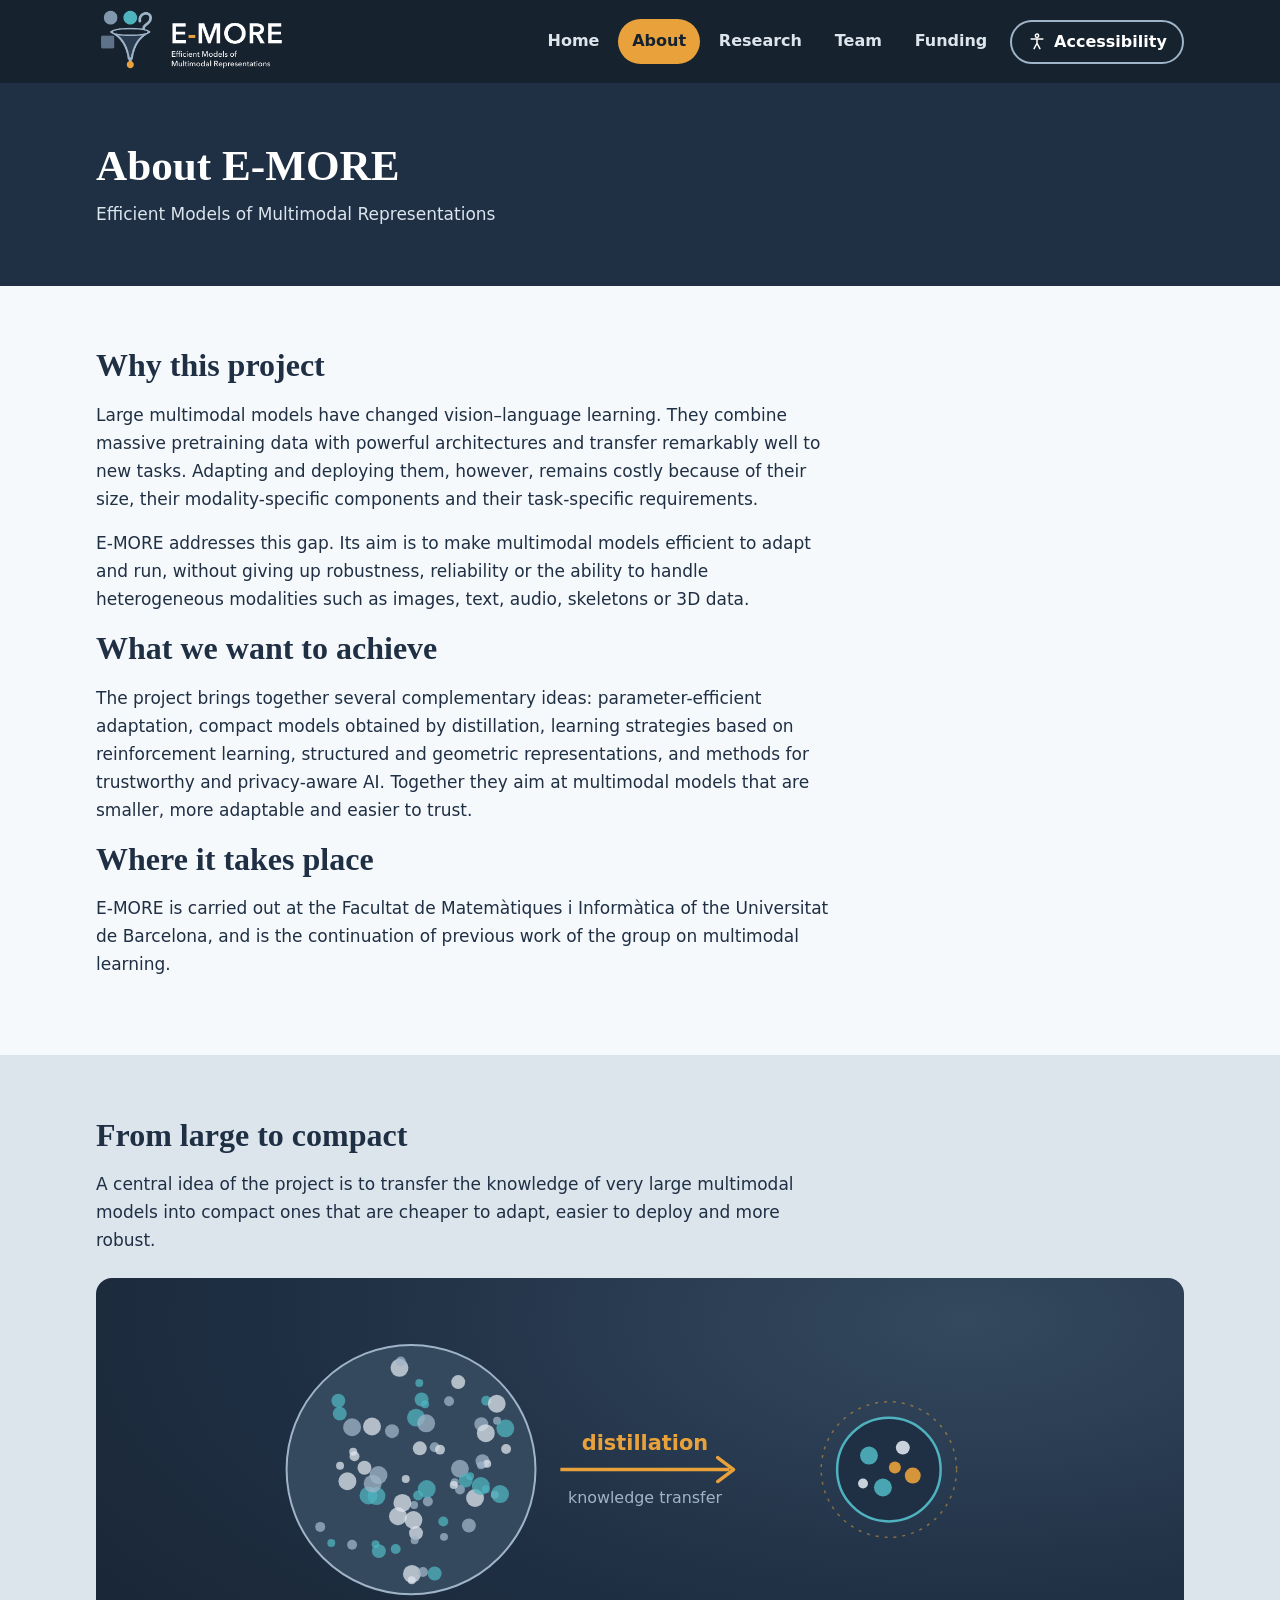
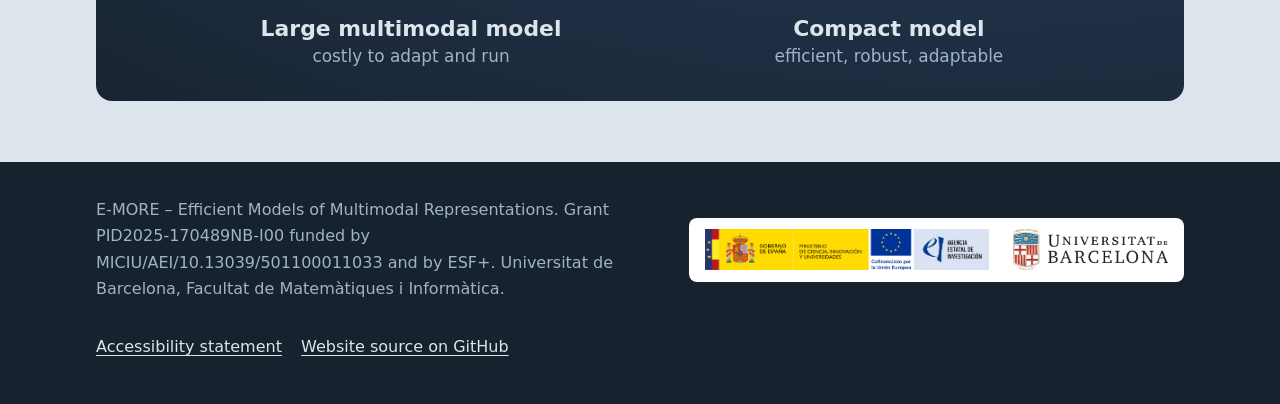
==== commit 8dfdbd5b: "Add Team page: research team and work team, with optional personal links Co-Authored-By: Claude Sonn" ====
--- a/about.html
+++ b/about.html
@@ -21,7 +21,7 @@
 <header class="site-header"><div class="wrap">
 <a class="brand" href="index.html"><img src="assets/logos/emore-dark-800.png" alt="E-MORE – Efficient Models of Multimodal Representations, home" width="800" height="229"></a>
 <div class="head-right">
-<nav class="nav" aria-label="Main"><a href="index.html">Home</a><a href="about.html" aria-current="page">About</a><a href="research.html">Research</a><a href="funding.html">Funding</a></nav>
+<nav class="nav" aria-label="Main"><a href="index.html">Home</a><a href="about.html" aria-current="page">About</a><a href="research.html">Research</a><a href="team.html">Team</a><a href="funding.html">Funding</a></nav>
 <div class="a11y">
 <button type="button" id="a11y-btn" class="a11y-btn" aria-expanded="false" aria-controls="a11y-panel"><svg viewBox="0 0 24 24" aria-hidden="true" focusable="false"><circle cx="12" cy="4.5" r="2"/><path d="M5 8.5h14M12 8.5v5M12 13.5l-3.5 6.5M12 13.5l3.5 6.5"/></svg><span>Accessibility</span></button>
 <div id="a11y-panel" class="a11y-panel" role="group" aria-labelledby="a11y-title" hidden>
--- a/css/style.css
+++ b/css/style.css
@@ -136,3 +136,9 @@
 
 /* small screens: the header is tall, so it must not stay fixed over the content */
 @media (max-width:48rem){.site-header{position:static}html{scroll-padding-top:1rem}.brand img{height:3.2rem}.nav a{padding:.5rem .7rem}}
+
+/* Team */
+ul.team{list-style:none;margin:1.25rem 0 0;padding:0}
+.member h3{margin:0 0 .25rem;font-size:1.1rem}
+.member .role{margin:0;color:var(--muted);font-size:.95rem}
+.member a.orcid{display:inline-block;margin-top:.5rem;padding-block:.5rem;font-size:.9rem;font-weight:700}
